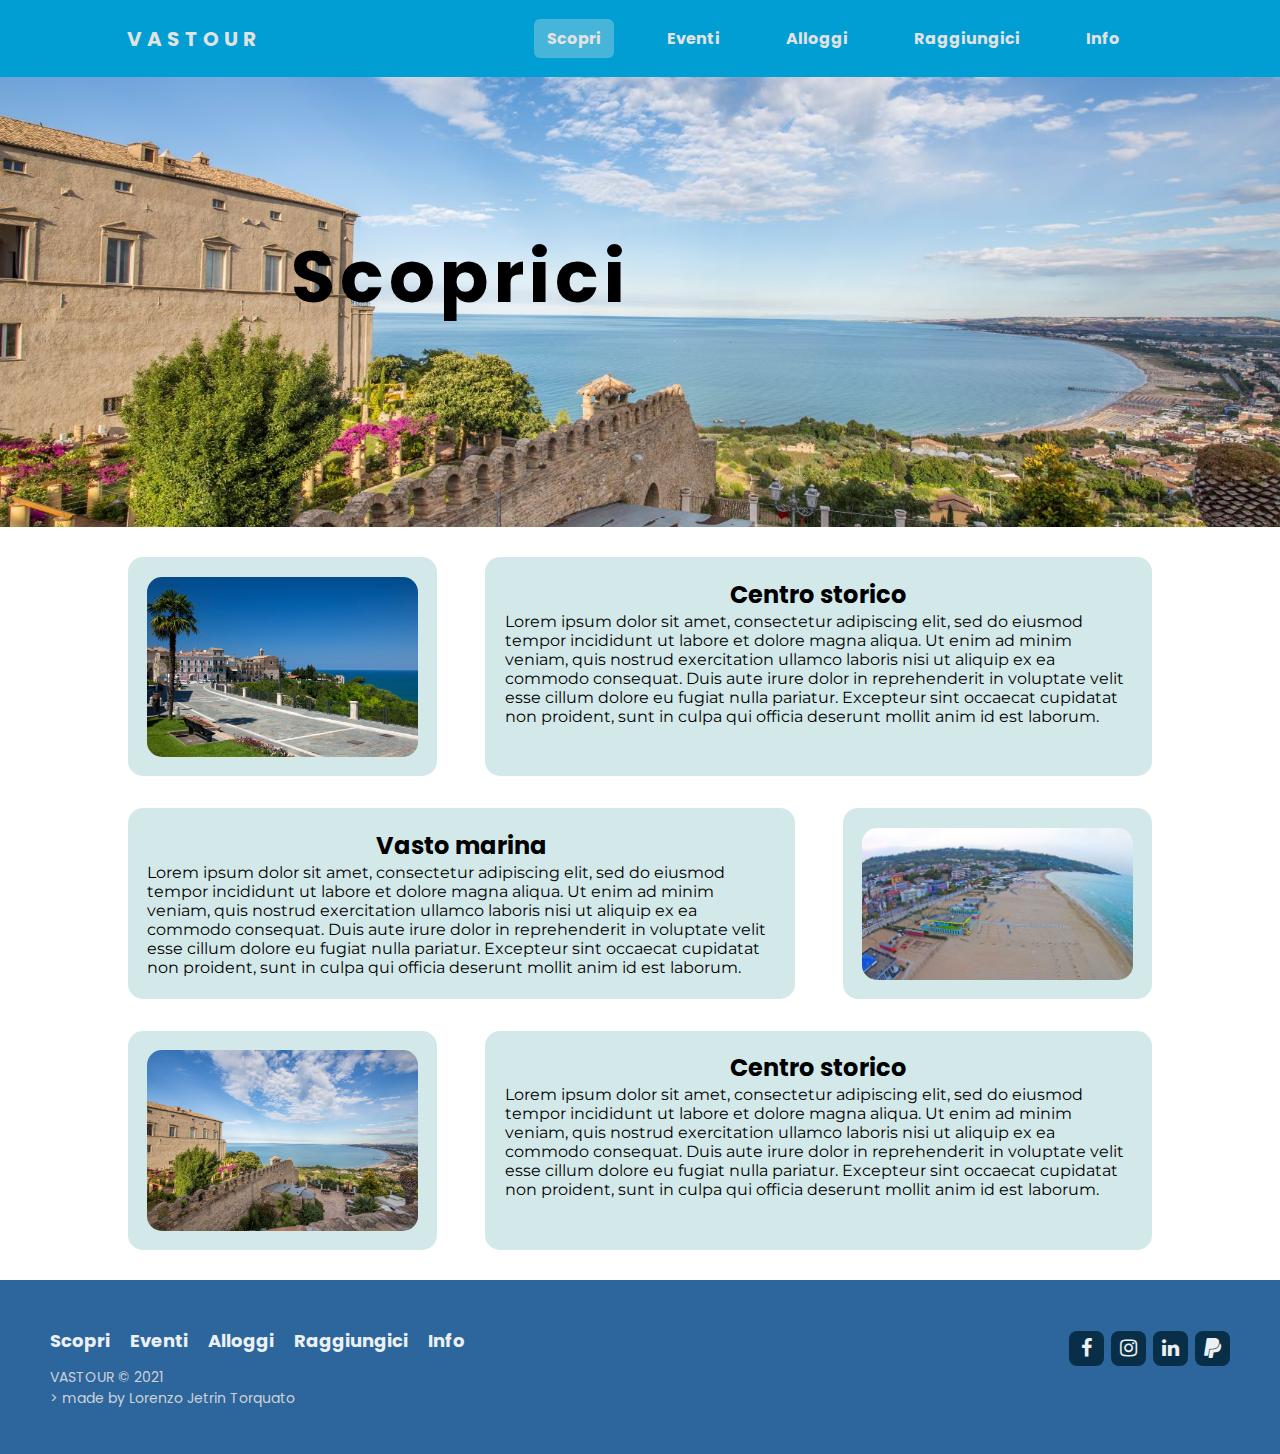
==== scopri.html @ 4e16c6e1 "Add files via upload" ====
<!DOCTYPE html>
<html lang="en">

<head>
    <meta charset="UTF-8">
    <meta name="viewport" content="width=device-width, initial-scale=1.0">
    <meta http-equiv="X-UA-Compatible" content="ie=edge">
    <link rel="stylesheet" href="stile.css">
    <link rel="stylesheet" href="/font-awesome-4.7.0/css/font-awesome.min.css">
    <link rel="preconnect" href="https://fonts.gstatic.com">
    <link href="https://fonts.googleapis.com/css2?family=Montserrat:wght@400&display=swap" rel="stylesheet">
    <link href="https://fonts.googleapis.com/css2?family=Poppins:wght@700&family=Roboto:wght@300;900&display=swap" rel="stylesheet">
    <title> Scopri – Turismo a Vasto</title>
</head>

<body>
    <header>
        <nav class="nav">
            <div class="logo">
                <h4><a href="index.html" class="vastour">vastour</a></h4>
            </div>
            <ul class="nav_links">
                <li>
                    <a href="scopri.html" class="nav_item current">Scopri</a>
                </li>
                <li>
                    <a href="eventi.html " class="nav_item ">Eventi</a>
                </li>
                <li>
                    <a href="alloggi.html " class="nav_item ">Alloggi</a>
                </li>
                <li>
                    <a href="raggiungici.html " class="nav_item ">Raggiungici</a>
                </li>
                <li>
                    <a href="info.html " class="nav_item ">Info</a>
                </li>
            </ul>
            <div class="burger">
                <div class="line1 "></div>
                <div class="line2 "></div>
                <div class="line3 "></div>
            </div>
        </nav>
    </header>

    <main>
        <div class="content scopri">
            <div class="content_text">
                <h4>Scoprici

                </h4>

            </div>
        </div>

        <div class="wrapper">
            <div class="box img"><img src="/images/0002.jpg" /></div>
            <div class="box span-2">
                <h5>Centro storico</h5>
                <p>Lorem ipsum dolor sit amet, consectetur adipiscing elit, sed do eiusmod tempor incididunt ut labore et dolore magna aliqua. Ut enim ad minim veniam, quis nostrud exercitation ullamco laboris nisi ut aliquip ex ea commodo consequat. Duis
                    aute irure dolor in reprehenderit in voluptate velit esse cillum dolore eu fugiat nulla pariatur. Excepteur sint occaecat cupidatat non proident, sunt in culpa qui officia deserunt mollit anim id est laborum. </p>

            </div>
            <div class="box span-2">
                <h5>Vasto marina</h5>
                <p>Lorem ipsum dolor sit amet, consectetur adipiscing elit, sed do eiusmod tempor incididunt ut labore et dolore magna aliqua. Ut enim ad minim veniam, quis nostrud exercitation ullamco laboris nisi ut aliquip ex ea commodo consequat. Duis
                    aute irure dolor in reprehenderit in voluptate velit esse cillum dolore eu fugiat nulla pariatur. Excepteur sint occaecat cupidatat non proident, sunt in culpa qui officia deserunt mollit anim id est laborum.</p>
            </div>
            <div class="box img"><img src="/images/beach-vasto-marina.jpg" /></div>
            <div class="box img"><img src="/images/vasto2.jpg" /></div>
            <div class="box span-2">
                <h5>Centro storico</h5>
                <p>Lorem ipsum dolor sit amet, consectetur adipiscing elit, sed do eiusmod tempor incididunt ut labore et dolore magna aliqua. Ut enim ad minim veniam, quis nostrud exercitation ullamco laboris nisi ut aliquip ex ea commodo consequat. Duis
                    aute irure dolor in reprehenderit in voluptate velit esse cillum dolore eu fugiat nulla pariatur. Excepteur sint occaecat cupidatat non proident, sunt in culpa qui officia deserunt mollit anim id est laborum.</p>
            </div>
        </div>
    </main>

    <footer class="footer-main">
        <div class="footer-right">
            <a href="https://www.facebook.com/jtorquy"><i class="fa fa-facebook"></i></a>
            <a href="https://www.instagram.com/jtxrq/"><i class="fa fa-instagram"></i></a>
            <a href="https://it.linkedin.com/in/lorenzo-jetrin-torquato-5a957617a"><i class="fa fa-linkedin"></i></a>
            <a href="https://www.paypal.com/paypalme/torquaa"><i class="fa fa-paypal"></i></a>
        </div>
        <div class="footer-left">

            <p class="footer-links">
                <a class="link-1" href="scopri.html">Scopri</a>
                <a href="eventi.html">Eventi</a>
                <a href="alloggi.html">Alloggi</a>
                <a href="raggiungici.html">Raggiungici</a>
                <a href="info.html">Info</a>
            </p>
            <p>VASTOUR &copy; 2021 <br/>> made by Lorenzo Jetrin Torquato</p>
            <p></p>
        </div>
    </footer>

    <script src="script.js "></script>
</body>

</html>
---- stile.css ----
* {
    margin: 0px;
    padding: 0px;
    box-sizing: border-box;
}

body {
    font-family: 'Poppins', sans-serif;
}

.body_main {
    background: url(/images/ilenia-f-yhdwny9TUA4-unsplash.jpg) no-repeat center center/cover;
}


/* Utility */

.current {
    background: #47b5da;
    border-radius: 6px;
}

.digia {
    height: 100vh;
}


/*navbar*/

nav {
    display: flex;
    justify-content: space-around;
    align-items: center;
    /* min-height: 8vh; */
    background-color: #009ed3;
    overflow: hidden;
    position: relative;
}

.logo {
    position: relative;
    color: rgb(226, 226, 226);
    text-transform: uppercase;
    letter-spacing: 5px;
    font-size: 20px;
}

.vastour {
    text-decoration: none;
    color: rgb(226, 226, 226);
}

.nav_links {
    display: flex;
    justify-content: space-around;
    width: 50%;
    z-index: 2;
}

.nav_links li {
    list-style: none;
    display: flex;
    align-items: center;
    padding: 1.2rem 10px;
}

.nav_links a {
    color: rgb(226, 226, 226);
    text-decoration: none;
    font-weight: bold;
}

.nav_links li a {
    transition: all 0.3s ease 0s;
    padding: 7px 13px;
    border-radius: 6px;
}

.nav_links li a:hover {
    background-color: #47b5da;
}

.burger {
    display: none;
    cursor: pointer;
}

.burger div {
    width: 25px;
    height: 3px;
    background-color: rgb(226, 226, 226);
    margin: 5px;
    transition: all 0.4s ease;
}

@media screen and (max-width:768px) {
    body {
        overflow-x: hidden;
    }
    nav {
        position: fixed;
        top: 0;
        left: 0;
        width: 100%;
        min-height: 8vh;
    }
    .nav_links {
        position: fixed;
        right: 0px;
        height: 95%;
        /*full screen ÃƒÂ¨ 92vh*/
        top: 8vh;
        background-color: #009ed3;
        display: flex;
        flex-direction: column;
        align-items: center;
        width: 100%;
        transform: translateX(100%);
        /*sposta la navbar completamente fuori dallo schermo*/
        transition: transform 0.3s ease-in;
    }
    .nav_links li {
        opacity: 0;
        font-size: 1.5rem;
    }
    .burger {
        display: block;
    }
}

.nav_active {
    transform: translateX(0%);
}

@keyframes navLinkFade {
    from {
        opacity: 0;
        transform: translateX(50px);
    }
    to {
        opacity: 1;
        transform: translateX(0px);
    }
}

.toggle .line1 {
    transform: rotate(-45deg) translate(-5px, 6px);
}

.toggle .line2 {
    opacity: 0;
}

.toggle .line3 {
    transform: rotate(+45deg) translate(-5px, -6px);
}

.hero {
    width: 100%;
    padding-top: 17rem;
    background-size: cover;
    display: flex;
    align-items: center;
    position: relative;
    text-align: center;
    z-index: 0;
    justify-content: center;
}

.hero::before {
    content: '';
    position: absolute;
    top: 0;
    left: 0;
    width: inherit;
    height: inherit;
    /*background-color: #7ccfe9a9;*/
    z-index: -1;
}


/*first page*/

.container {
    display: flex;
    align-items: center;
    position: relative;
}

.main_heading {
    color: white;
    line-height: 1;
    text-shadow: 1px 1px 1rem rgba(0, 0, 0, 0.5);
    margin-bottom: 2.5rem;
}

.title {
    font-size: 4.5rem;
    letter-spacing: 5px;
}

.subtitle {
    font-size: 2.5rem;
}


/*"Viaggia con noi"*/

.button {
    display: inline-block;
    color: white;
    font-size: 1.3rem;
    text-transform: uppercase;
    padding: 0.5rem 3.5rem;
    border: none;
    border-radius: 10rem;
    background-color: rgb(107, 224, 154);
    text-decoration: none;
}

a.button {
    margin-top: 1rem;
}

.button:hover {
    transition: all 0.3s ease 0s;
    background-color: rgb(36, 212, 103);
    transform: scale(1.05);
}


/*content*/

.scopri {
    background: url(/images/vasto2.jpg) no-repeat center center/cover;
    height: 50vh;
    display: flex;
    align-items: flex-end;
    justify-content: center;
}

.content_text {
    /* background-color: rgba(0, 107, 173, 0.705); */
    text-align: right;
    padding: 1rem;
}

.content_text h4 {
    color: rgb(0, 0, 0);
    font-size: 4.5rem;
    letter-spacing: 5px;
    margin-right: 40vh;
    margin-bottom: 20vh;
}


/*grid*/

.wrapper {
    margin-left: 10%;
    margin-right: 10%;
    margin-top: 30px;
    margin-bottom: 30px;
    display: grid;
    column-gap: 3em;
    row-gap: 2em;
    grid-template-columns: repeat(3, 1fr);
}

.box {
    background-color: rgb(211, 233, 233);
    border-radius: 15px;
    padding: 1.2em;
}

.span-2 {
    grid-column: span 2;
}

.box h5 {
    font-size: 1.5rem;
    text-align: center;
}

.box p {
    font-family: 'Montserrat', sans-serif;
}

.box img {
    border-radius: 15px;
    max-width: 100%;
    height: auto;
}

.img {
    display: flex;
    align-items: center;
}

@media (max-width: 768px) {
    .wrapper {
        grid-template-columns: 1fr;
        padding-top: 3.5rem;
    }
    .span-2 {
        grid-column: 1;
    }
}


/* content*/

.content {
    background-color: lightgrey;
}


/*footer*/

.footer-main {
    background-color: rgb(44, 102, 156);
    padding: 45px 50px;
    width: 100%;
    text-align: left;
    box-shadow: 0 1px 1px 0 rgba(0, 0, 0, 0.12);
    box-sizing: border-box;
}

.footer-main .footer-left p {
    color: #cdd2d8;
    font-size: 14px;
    margin: 0;
}


/*link dei footer*/

.footer-main p.footer-links {
    font-size: 18px;
    font-weight: bold;
    color: #edf0f3;
    margin: 0 0 10px;
    padding: 0;
    transition: ease .25s;
}

.footer-main p.footer-links a {
    display: inline-block;
    line-height: 1.8;
    text-decoration: none;
    color: inherit;
    transition: ease .25s;
    margin-right: 1rem;
}

.footer-main .footer-right {
    float: right;
    margin-top: 6px;
    max-width: 180px;
}

.footer-main .footer-right a {
    display: inline-block;
    width: 35px;
    height: 35px;
    background-color: #082f47;
    border-radius: 8px;
    font-size: 20px;
    color: #edf0f3;
    text-align: center;
    line-height: 35px;
    margin-left: 3px;
    transition: all .25s;
}

.footer-main .footer-right a:hover {
    transform: scale(1.1);
    -webkit-transform: scale(1.1);
}

.footer-main p.footer-links a:hover {
    text-decoration: none;
    opacity: 0.7;
    /* transform: scale(1.1); */
}

@media (max-width: 768px) {
    .footer-main .footer-left,
    .footer-main .footer-right {
        text-align: center;
    }
    .footer-main .footer-right {
        float: none;
        margin: 0 auto 20px;
    }
    .footer-main .footer-left p.footer-links {
        line-height: 1.8;
    }
}
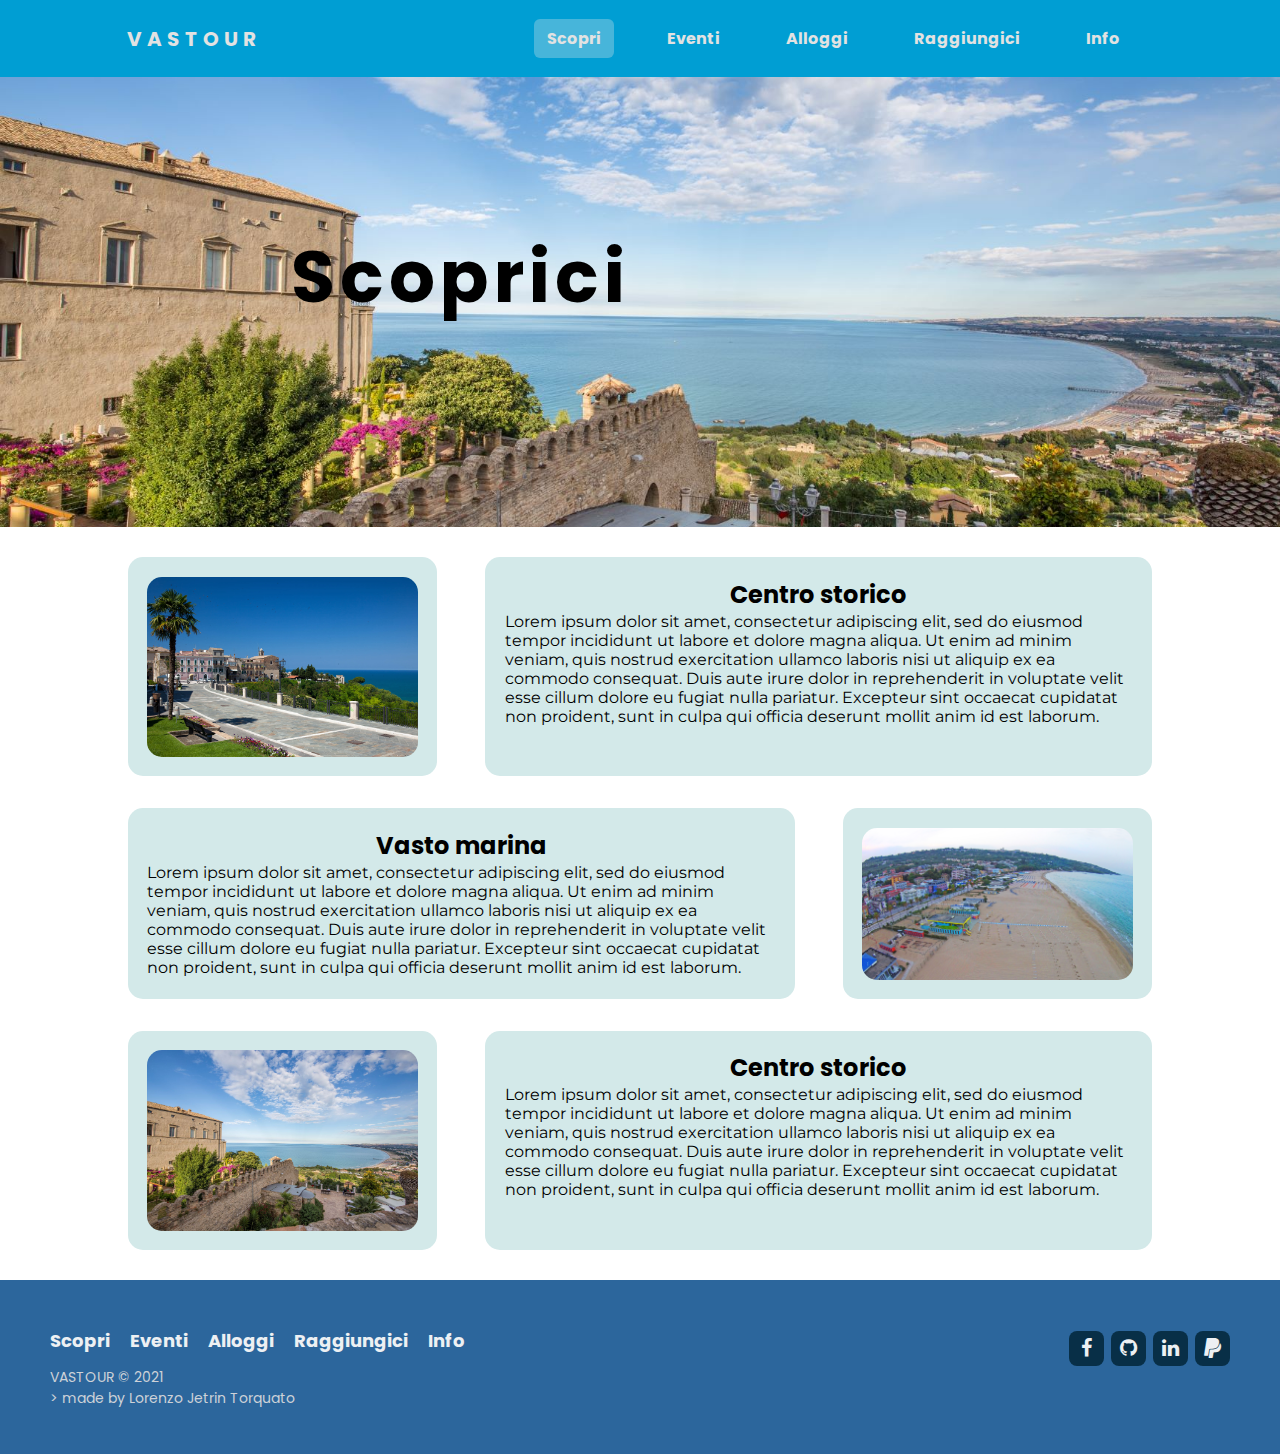
==== commit 9384bf35: "Update scopri.html" ====
--- a/scopri.html
+++ b/scopri.html
@@ -80,7 +80,7 @@
     <footer class="footer-main">
         <div class="footer-right">
             <a href="https://www.facebook.com/jtorquy"><i class="fa fa-facebook"></i></a>
-            <a href="https://www.instagram.com/jtxrq/"><i class="fa fa-instagram"></i></a>
+            <a href="https://github.com/jtorquy"><i class="fa fa-github"></i></a>
             <a href="https://it.linkedin.com/in/lorenzo-jetrin-torquato-5a957617a"><i class="fa fa-linkedin"></i></a>
             <a href="https://www.paypal.com/paypalme/torquaa"><i class="fa fa-paypal"></i></a>
         </div>
@@ -101,4 +101,4 @@
     <script src="script.js "></script>
 </body>
 
-</html>+</html>
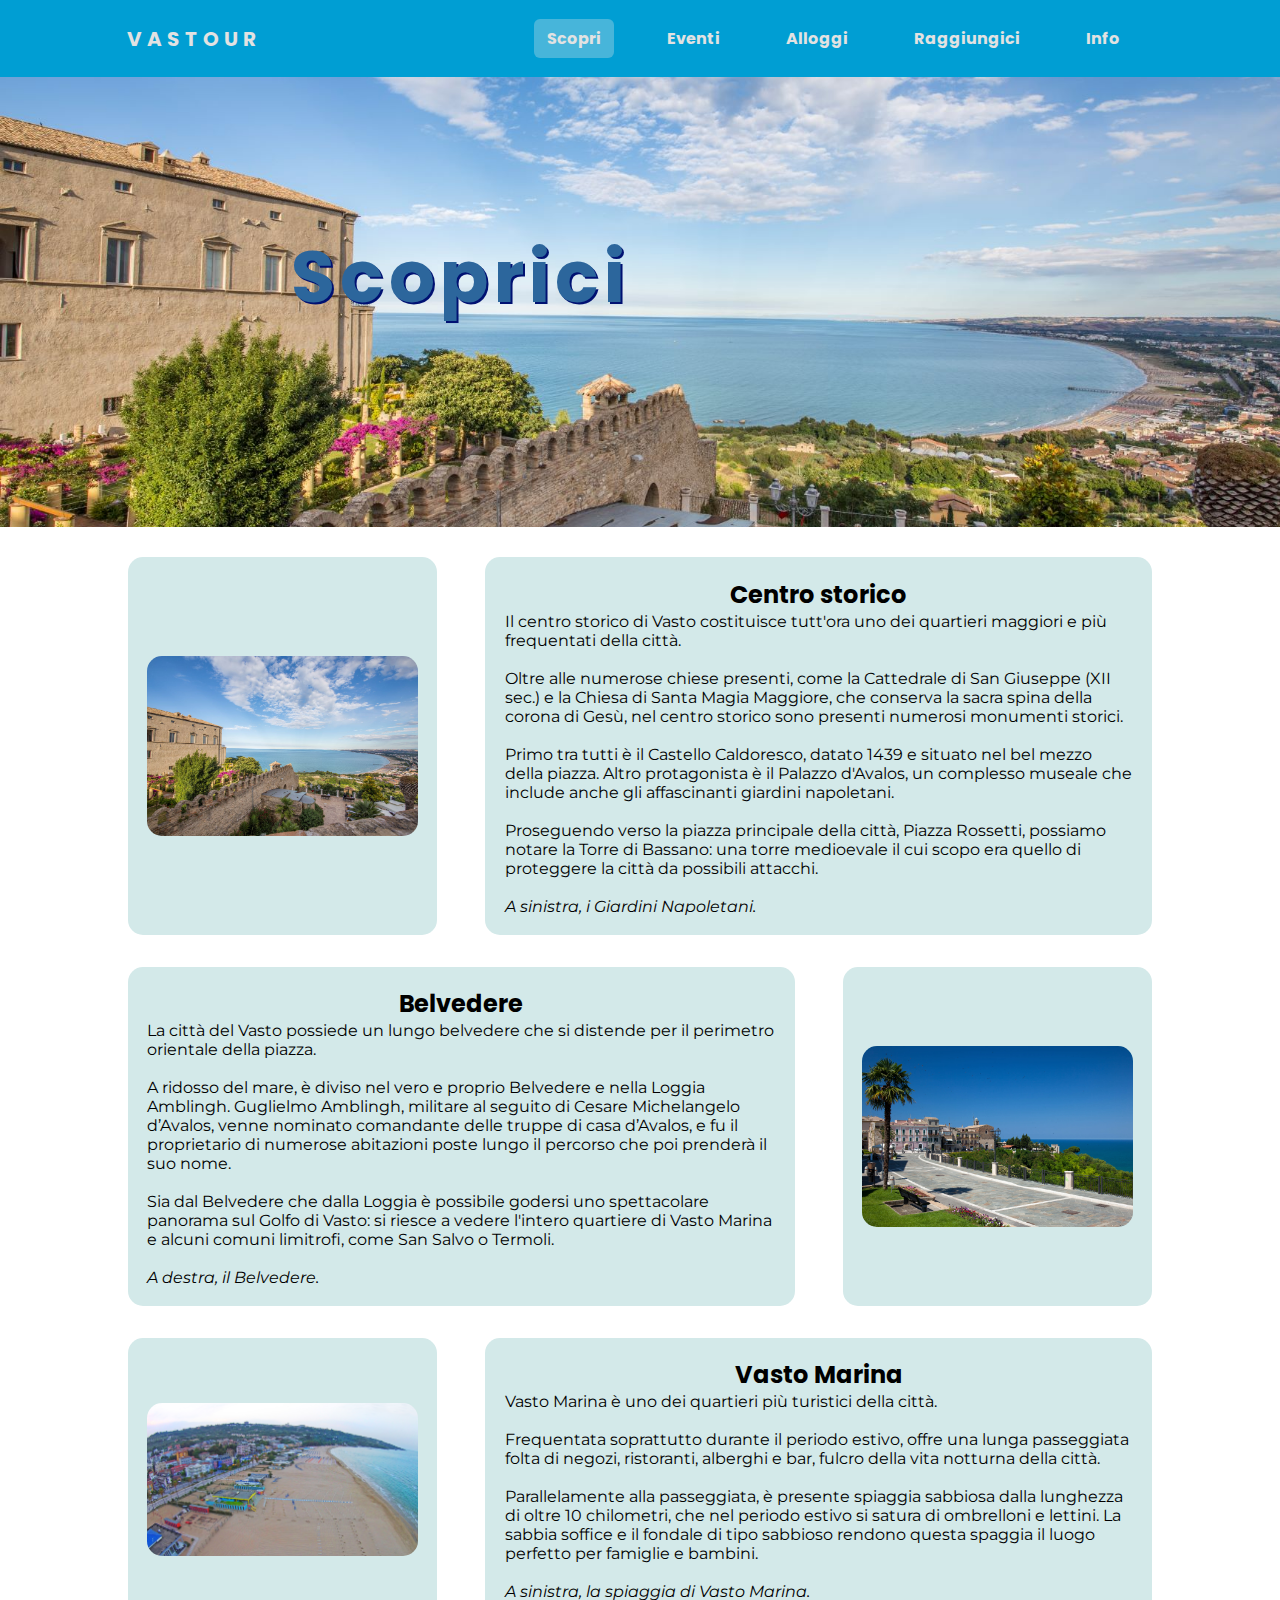
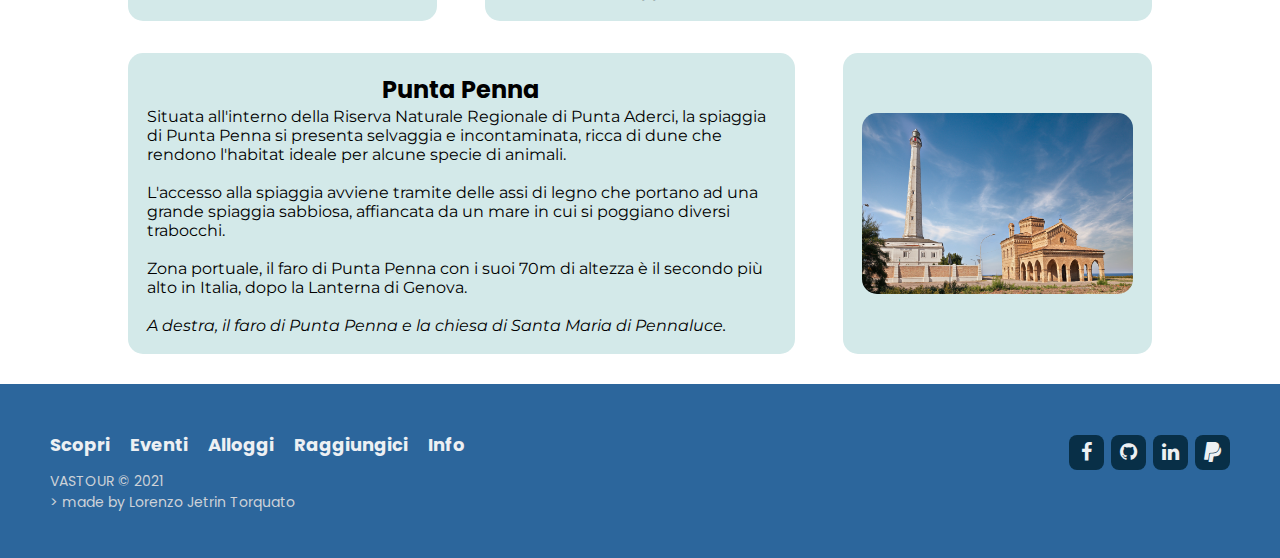
==== commit 48dd7e34: "Update scopri.html" ====
--- a/scopri.html
+++ b/scopri.html
@@ -10,7 +10,7 @@
     <link rel="preconnect" href="https://fonts.gstatic.com">
     <link href="https://fonts.googleapis.com/css2?family=Montserrat:wght@400&display=swap" rel="stylesheet">
     <link href="https://fonts.googleapis.com/css2?family=Poppins:wght@700&family=Roboto:wght@300;900&display=swap" rel="stylesheet">
-    <title> Scopri – Turismo a Vasto</title>
+    <title> Scopri – Vastour</title>
 </head>
 
 <body>
@@ -47,33 +47,41 @@
     <main>
         <div class="content scopri">
             <div class="content_text">
-                <h4>Scoprici
-
-                </h4>
-
+                <h4>Scoprici</h4>
             </div>
         </div>
 
         <div class="wrapper">
-            <div class="box img"><img src="/images/0002.jpg" /></div>
+            <div class="box img"><img src="/images/vasto2.jpg" /></div>
             <div class="box span-2">
                 <h5>Centro storico</h5>
-                <p>Lorem ipsum dolor sit amet, consectetur adipiscing elit, sed do eiusmod tempor incididunt ut labore et dolore magna aliqua. Ut enim ad minim veniam, quis nostrud exercitation ullamco laboris nisi ut aliquip ex ea commodo consequat. Duis
-                    aute irure dolor in reprehenderit in voluptate velit esse cillum dolore eu fugiat nulla pariatur. Excepteur sint occaecat cupidatat non proident, sunt in culpa qui officia deserunt mollit anim id est laborum. </p>
+                <p>Il centro storico di Vasto costituisce tutt'ora uno dei quartieri maggiori e più frequentati della città.<br/><br/> Oltre alle numerose chiese presenti, come la Cattedrale di San Giuseppe (XII sec.) e la Chiesa di Santa Magia Maggiore,
+                    che conserva la sacra spina della corona di Gesù, nel centro storico sono presenti numerosi monumenti storici.<br/><br/> Primo tra tutti è il Castello Caldoresco, datato 1439 e situato nel bel mezzo della piazza. Altro protagonista
+                    è il Palazzo d'Avalos, un complesso museale che include anche gli affascinanti giardini napoletani. <br/><br/>Proseguendo verso la piazza principale della città, Piazza Rossetti, possiamo notare la Torre di Bassano: una torre medioevale
+                    il cui scopo era quello di proteggere la città da possibili attacchi.<br/><br/><em>A sinistra, i Giardini Napoletani.</em></p>
 
             </div>
             <div class="box span-2">
-                <h5>Vasto marina</h5>
-                <p>Lorem ipsum dolor sit amet, consectetur adipiscing elit, sed do eiusmod tempor incididunt ut labore et dolore magna aliqua. Ut enim ad minim veniam, quis nostrud exercitation ullamco laboris nisi ut aliquip ex ea commodo consequat. Duis
-                    aute irure dolor in reprehenderit in voluptate velit esse cillum dolore eu fugiat nulla pariatur. Excepteur sint occaecat cupidatat non proident, sunt in culpa qui officia deserunt mollit anim id est laborum.</p>
+                <h5>Belvedere</h5>
+                <p>La città del Vasto possiede un lungo belvedere che si distende per il perimetro orientale della piazza. <br/><br/>A ridosso del mare, è diviso nel vero e proprio Belvedere e nella Loggia Amblingh. Guglielmo Amblingh, militare al seguito
+                    di Cesare Michelangelo d’Avalos, venne nominato comandante delle truppe di casa d’Avalos, e fu il proprietario di numerose abitazioni poste lungo il percorso che poi prenderà il suo nome.<br/><br/>Sia dal Belvedere che dalla Loggia
+                    è possibile godersi uno spettacolare panorama sul Golfo di Vasto: si riesce a vedere l'intero quartiere di Vasto Marina e alcuni comuni limitrofi, come San Salvo o Termoli.<br/><br/><em>A destra, il Belvedere.</em></p>
             </div>
+            <div class="box img"><img src="/images/0002.jpg" /></div>
             <div class="box img"><img src="/images/beach-vasto-marina.jpg" /></div>
-            <div class="box img"><img src="/images/vasto2.jpg" /></div>
             <div class="box span-2">
-                <h5>Centro storico</h5>
-                <p>Lorem ipsum dolor sit amet, consectetur adipiscing elit, sed do eiusmod tempor incididunt ut labore et dolore magna aliqua. Ut enim ad minim veniam, quis nostrud exercitation ullamco laboris nisi ut aliquip ex ea commodo consequat. Duis
-                    aute irure dolor in reprehenderit in voluptate velit esse cillum dolore eu fugiat nulla pariatur. Excepteur sint occaecat cupidatat non proident, sunt in culpa qui officia deserunt mollit anim id est laborum.</p>
+                <h5>Vasto Marina</h5>
+                <p>Vasto Marina è uno dei quartieri più turistici della città.<br/><br/>Frequentata soprattutto durante il periodo estivo, offre una lunga passeggiata folta di negozi, ristoranti, alberghi e bar, fulcro della vita notturna della città.<br/><br/>Parallelamente
+                    alla passeggiata, è presente spiaggia sabbiosa dalla lunghezza di oltre 10 chilometri, che nel periodo estivo si satura di ombrelloni e lettini. La sabbia soffice e il fondale di tipo sabbioso rendono questa spaggia il luogo perfetto
+                    per famiglie e bambini.<br/><br/><em>A sinistra, la spiaggia di Vasto Marina.</em></p>
             </div>
+            <div class="box span-2">
+                <h5>Punta Penna</h5>
+                <p>Situata all'interno della Riserva Naturale Regionale di Punta Aderci, la spiaggia di Punta Penna si presenta selvaggia e incontaminata, ricca di dune che rendono l'habitat ideale per alcune specie di animali.<br/><br/>L'accesso alla spiaggia
+                    avviene tramite delle assi di legno che portano ad una grande spiaggia sabbiosa, affiancata da un mare in cui si poggiano diversi trabocchi.<br/><br/>Zona portuale, il faro di Punta Penna con i suoi 70m di altezza è il secondo più
+                    alto in Italia, dopo la Lanterna di Genova.<br/><br/><em>A destra, il faro di Punta Penna e la chiesa di Santa Maria di Pennaluce.</em></p>
+            </div>
+            <div class="box img"><img src="/images/shutterstock_453734107.jpg" /></div>
         </div>
     </main>
 
--- a/stile.css
+++ b/stile.css
@@ -35,6 +35,10 @@
     background-color: #009ed3;
     overflow: hidden;
     position: relative;
+}
+
+.page1 {
+    background: none;
 }
 
 .logo {
@@ -157,7 +161,7 @@
 
 .hero {
     width: 100%;
-    padding-top: 17rem;
+    padding-top: 21rem;
     background-size: cover;
     display: flex;
     align-items: center;
@@ -239,18 +243,68 @@
     justify-content: center;
 }
 
+.eventi {
+    background: url(/images/alexander-popov-hTv8aaPziOQ-unsplash.jpg) no-repeat center center/cover;
+    height: 50vh;
+    display: flex;
+    align-items: flex-end;
+    justify-content: center;
+}
+
+.alloggi {
+    background: url(/images/marten-bjork-n_IKQDCyrG0-unsplash.jpg) no-repeat center center/cover;
+    height: 50vh;
+    display: flex;
+    align-items: flex-end;
+    justify-content: center;
+}
+
 .content_text {
-    /* background-color: rgba(0, 107, 173, 0.705); */
+    /* background-color: rgba(50, 143, 201, 0.404); */
     text-align: right;
     padding: 1rem;
+    border-radius: 1rem 1rem 0rem 0rem;
 }
 
 .content_text h4 {
-    color: rgb(0, 0, 0);
+    color: rgb(44, 102, 156);
     font-size: 4.5rem;
     letter-spacing: 5px;
     margin-right: 40vh;
     margin-bottom: 20vh;
+    text-shadow: 2px 2px rgb(0, 17, 114);
+}
+
+.two h4 {
+    color: white;
+    font-size: 4.5rem;
+    letter-spacing: 5px;
+    margin-right: 40vh;
+    margin-bottom: 20vh;
+    text-shadow: 2px 2px black;
+}
+
+.prenota {
+    background-color: rgb(85, 96, 163);
+    color: white;
+    padding: 1vh;
+    border-radius: 1rem;
+    justify-content: center;
+    font-family: 'Poppins', sans-serif;
+    border: none;
+    margin-top: 1rem;
+}
+
+.prenota:hover {
+    background-color: rgb(0, 17, 114);
+    color: white;
+    padding: 1vh;
+    border-radius: 1rem;
+    justify-content: center;
+    font-family: 'Poppins', sans-serif;
+    border: none;
+    transition: all 0.3s ease 0s;
+    transform: scale(1.05);
 }
 
 
@@ -396,4 +450,4 @@
     .footer-main .footer-left p.footer-links {
         line-height: 1.8;
     }
-}+}
